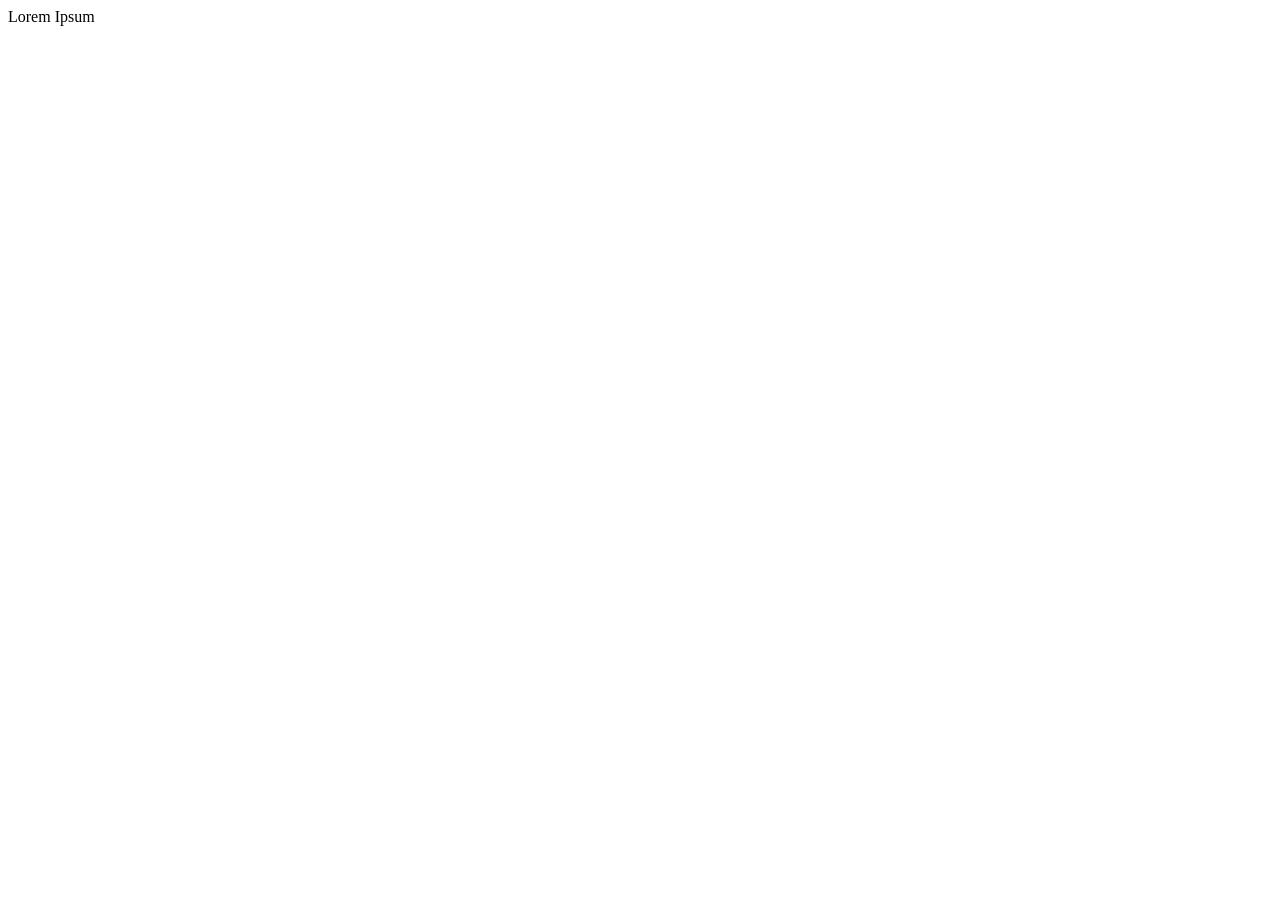
==== index.html @ 31f73680 "Create index.html" ====
<!DOCTYPE html>
<html lang="en">
  <head>
    <meta charset="UTF-8" />
    <meta name="viewport" content="width=device-width, initial-scale=1.0" />
    <title>Portfolio</title>
  </head>
  <body>
    <header>Lorem Ipsum</header>
  </body>
</html>
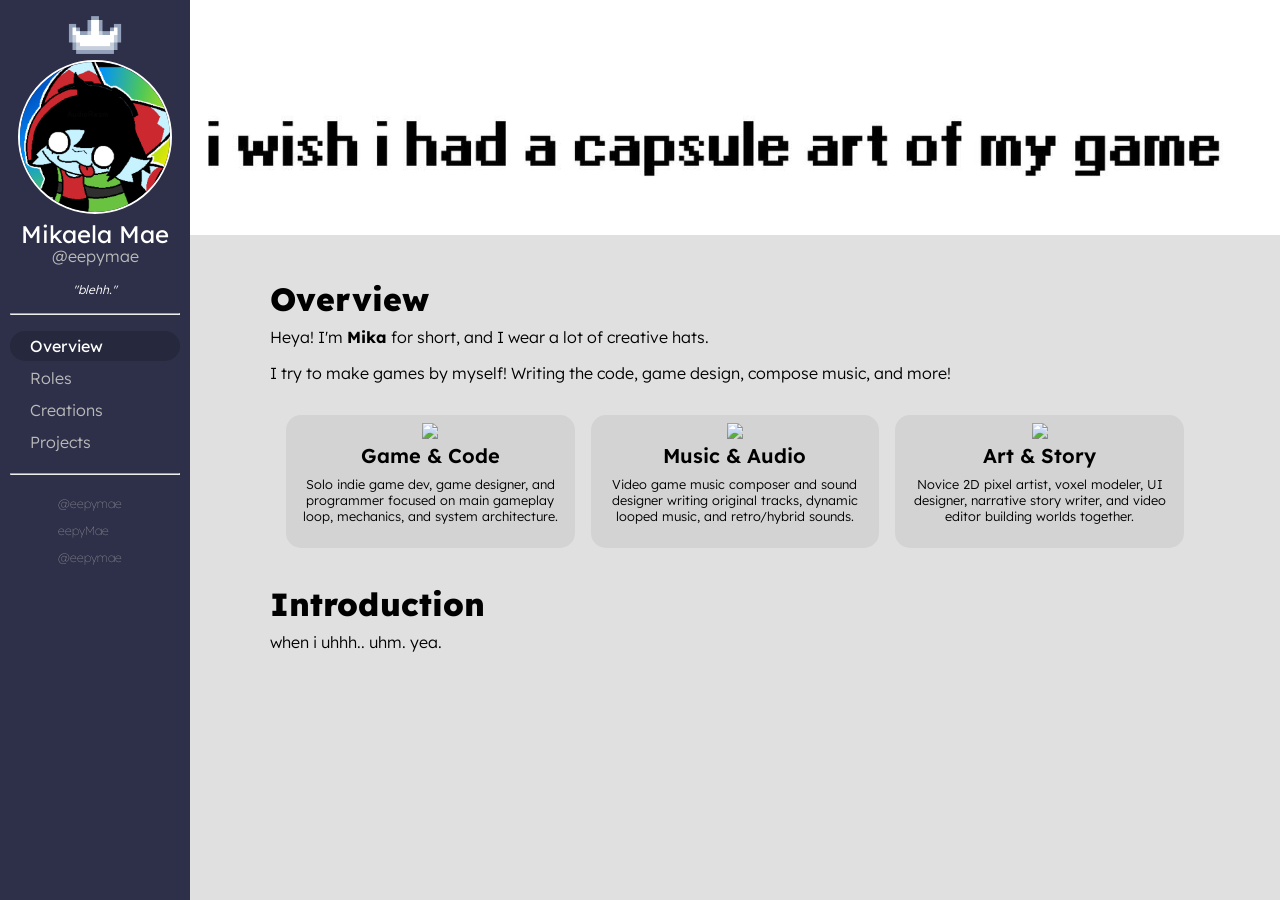
==== commit fa575d1f: "Update 1" ====
--- a/index.html
+++ b/index.html
@@ -1,11 +1,100 @@
 <!DOCTYPE html>
+
 <html lang="en">
   <head>
-    <meta charset="UTF-8" />
+    <meta charset="UTF-8"/>
     <meta name="viewport" content="width=device-width, initial-scale=1.0" />
-    <title>Portfolio</title>
+    <title>eepymae - Home</title>
+
+    <link rel="stylesheet" href="styles.css">
+    <link href="https://fonts.googleapis.com/css2?display=swap&family=Lexend:ital,wght@0,200;0,300;0,400;0,700;0,900;1,200;1,300;1,400;1,700;1,900" rel="stylesheet" type="text/css">
   </head>
+
   <body>
-    <header>Lorem Ipsum</header>
+    <div class="wrapper">
+      <div id="sidebar">
+        <span class="center">
+          <img id="crown" src="assets/crown.png">
+          <img id="profile" src="assets/profile.png">
+          <h2 id="name">Mikaela Mae</h1>
+          <p id="username">@eepymae</p>
+          <p id="quote"><i>"blehh."</i></p>
+          <hr>
+        </span>
+
+        <ul>
+          <li class="menu-button active">
+            <a href="index.html">Overview</a>
+          </li>
+          <li class="menu-button">
+            <a href="roles.html">Roles</a>
+          </li>
+          <li class="menu-button">
+            <a href="">Creations</a>
+          </li>
+          <li class="menu-button">
+            <a href="">Projects</a>
+          </li>
+        </ul>
+        <hr>
+
+        <ul>
+          <li class="social-link">
+            <a class="icon youtube" target="_blank" href="https://www.youtube.com/@eepymae">@eepymae</a>
+          </li>
+          <li class="social-link">
+            <a class="icon roblox" target="_blank" href="https://www.roblox.com/users/810070741/profile">eepyMae</a>
+          </li>
+          <li class="social-link">
+            <a class="icon discord" target="_blank" href="https://discord.com/users/1240004432423550997">@eepymae</a>
+          </li>
+        </ul>
+      </div>
+
+      <div id="main">
+        <div>
+          <img id="banner" src="assets/banner.jpg">
+        </div>
+
+        <div id="content">
+          <h1>Overview</h1>
+          <p>
+            Heya! I'm <b>Mika</b> for short, and I wear a lot of creative hats.
+          </p>
+          <p>
+            I try to make games by myself! Writing the code, game design, compose music, and more!
+          </p>
+
+          <div class="grid-container">
+            <div class="grid-item">
+              <img src="https://www.svgrepo.com/show/413669/game.svg">
+              <h3>Game & Code</h3>
+              <p>
+                Solo indie game dev, game designer, and programmer focused on main gameplay loop, mechanics, and system architecture.
+              </p>
+            </div>
+            <div class="grid-item">
+              <img src="https://www.svgrepo.com/show/502422/music.svg">
+              <h3>Music & Audio</h3>
+              <p>
+                Video game music composer and sound designer writing original tracks, dynamic looped music, and retro/hybrid sounds.
+              </p>
+            </div>
+            <div class="grid-item">
+              <img src="https://www.svgrepo.com/show/375945/art.svg">
+              <h3>Art & Story</h3>
+              <p>
+                Novice 2D pixel artist, voxel modeler, UI designer, narrative story writer, and video editor building worlds together.
+              </p>
+            </div>
+          </div>
+          <br>
+          <h1>Introduction</h1>
+          <p>
+            when i uhhh.. uhm. yea.
+          </p>
+        </div>
+      </div>
+    </div>
   </body>
 </html>
--- a/styles.css
+++ b/styles.css
@@ -0,0 +1,214 @@
+* {
+    margin: 0;
+    padding: 0;
+}
+
+:root{
+    --sidebar-color: #2e3049;
+    --sidebar-button-active: #26283d;
+    --body-background-color: #e0e0e0;
+    --body-background-subcolor: #d3d3d3;
+    --subtext-color: #bbbbbb;
+}
+
+#sidebar {
+    float: left;
+    position: fixed;
+    top: 0;
+    left: 0;
+    height: 100%;
+    background-color: var(--sidebar-color);
+    color: white;
+    width: 170px;
+    padding: 10px;
+}
+
+#main {
+    margin-left: 190px;
+}
+
+#content {
+    margin: 40px 80px;
+}
+
+#banner {
+    max-height: 300px;
+    width: 100%;
+    object-fit: cover;
+}
+
+#crown {
+    display: block;
+    margin: auto;
+    width: 60px;
+    height: 50px;
+    object-fit: cover;
+}
+
+#profile {
+    display: block;
+    margin: auto auto 8px;
+    width: 150px;
+    height: 150px;
+    object-fit: cover;
+    border: 2px solid white;
+    border-radius: 100%;
+}
+
+.wrapper {
+    width: 100%;
+}
+
+.center {
+    text-align: center !important;
+}
+
+.menu-button {
+    padding: 5px 20px;
+    margin-bottom: 2px;
+    color: var(--subtext-color);
+    border-radius: 20px;
+}
+
+.menu-button:hover {
+    color: white;
+}
+
+.active {
+    background-color: var(--sidebar-button-active);
+    font-weight: 400;
+    color: white;
+}
+
+.social-link {
+    padding: 2px 20px;
+    color: var(--subtext-color);
+    font-size: 0.75rem;
+    font-weight: 100;
+}
+.social-link:hover {
+    color: white;
+}
+
+.icon {
+    display: inline-flex;
+    align-items: center;
+    gap: 8px;
+}
+.youtube::before {
+    content: "";
+    display: inline-block;
+    width: 20px;
+    height: 20px;
+    background-size: contain;
+    background-repeat: no-repeat;
+    background-position: center;
+    background-image: url("https://thumb.wikimedia.org/wikipedia/commons/thumb/0/09/YouTube_full-color_icon_%282017%29.svg/960px-YouTube_full-color_icon_%282017%29.svg.png?utm_source=commons.wikimedia.org&utm_campaign=index&utm_content=thumbnail&_=20240107144800");
+}
+.roblox::before {
+    content: "";
+    display: inline-block;
+    width: 20px;
+    height: 20px;
+    background-size: contain;
+    background-repeat: no-repeat;
+    background-position: center;
+    background-image: url("https://thumb.wikimedia.org/wikipedia/commons/thumb/6/6c/Roblox_Logo.svg/960px-Roblox_Logo.svg.png?utm_source=commons.wikimedia.org&utm_campaign=index&utm_content=thumbnail&_=20220929193725");
+}
+.discord::before{
+    content: "";
+    display: inline-block;
+    width: 20px;
+    height: 20px;
+    background-size: contain;
+    background-repeat: no-repeat;
+    background-position: center;
+    background-image: url("https://www.svgrepo.com/show/353655/discord-icon.svg");
+}
+
+.grid-container {
+    display: grid;
+    grid-template-columns: repeat(3, 1fr);
+    gap: 16px;
+    padding: 16px;
+}
+
+.grid-item {
+    text-align: center;
+    padding: 0.5rem;
+    background-color: var(--body-background-subcolor);
+    border-radius: 15px;
+}
+.grid-item img {
+    height: 75px;
+    object-fit: contain;
+}
+.grid-item h3 {
+    margin-bottom: 0.5rem;
+}
+.grid-item p {
+    font-size: 0.8rem;
+}
+
+body {
+    margin: 0;
+    background-color: var(--body-background-color);
+}
+
+html, body, div, span, h1, h2, h3, h4, h5, h6, p, pre {
+    font-family: "Lexend", Arial, Helvetica, sans-serif;
+    font-weight: 300;
+}
+
+h1 {
+    font-size: 2rem;
+    font-weight: 800;
+    text-wrap: initial;
+    margin-bottom: 0.5rem;
+}
+
+h2 {
+    font-size: 1.5rem;
+    font-weight: 600;
+    text-wrap: initial;
+    margin-bottom: 1.5rem;
+}
+
+h3 {
+    font-size: 1.25rem;
+    font-weight: 600;
+    text-wrap: initial;
+    margin-bottom: 1.5rem;
+}
+
+h3, h4, h5, h6, p, pre {
+    text-wrap: initial;
+    margin-bottom: 1rem;
+}
+
+ul {
+    margin: 1rem 0;
+    list-style: none;
+    padding: 0;
+}
+
+a {
+    text-decoration: none;
+    color: inherit;
+    display: block;
+}
+
+#name {
+    font-weight: 400;
+    line-height: 1.5rem;
+    margin-bottom: 0;
+}
+
+#username {
+    color: var(--subtext-color);
+    margin-bottom: 1rem;
+}
+
+#quote {
+    font-size: 0.75rem;
+}
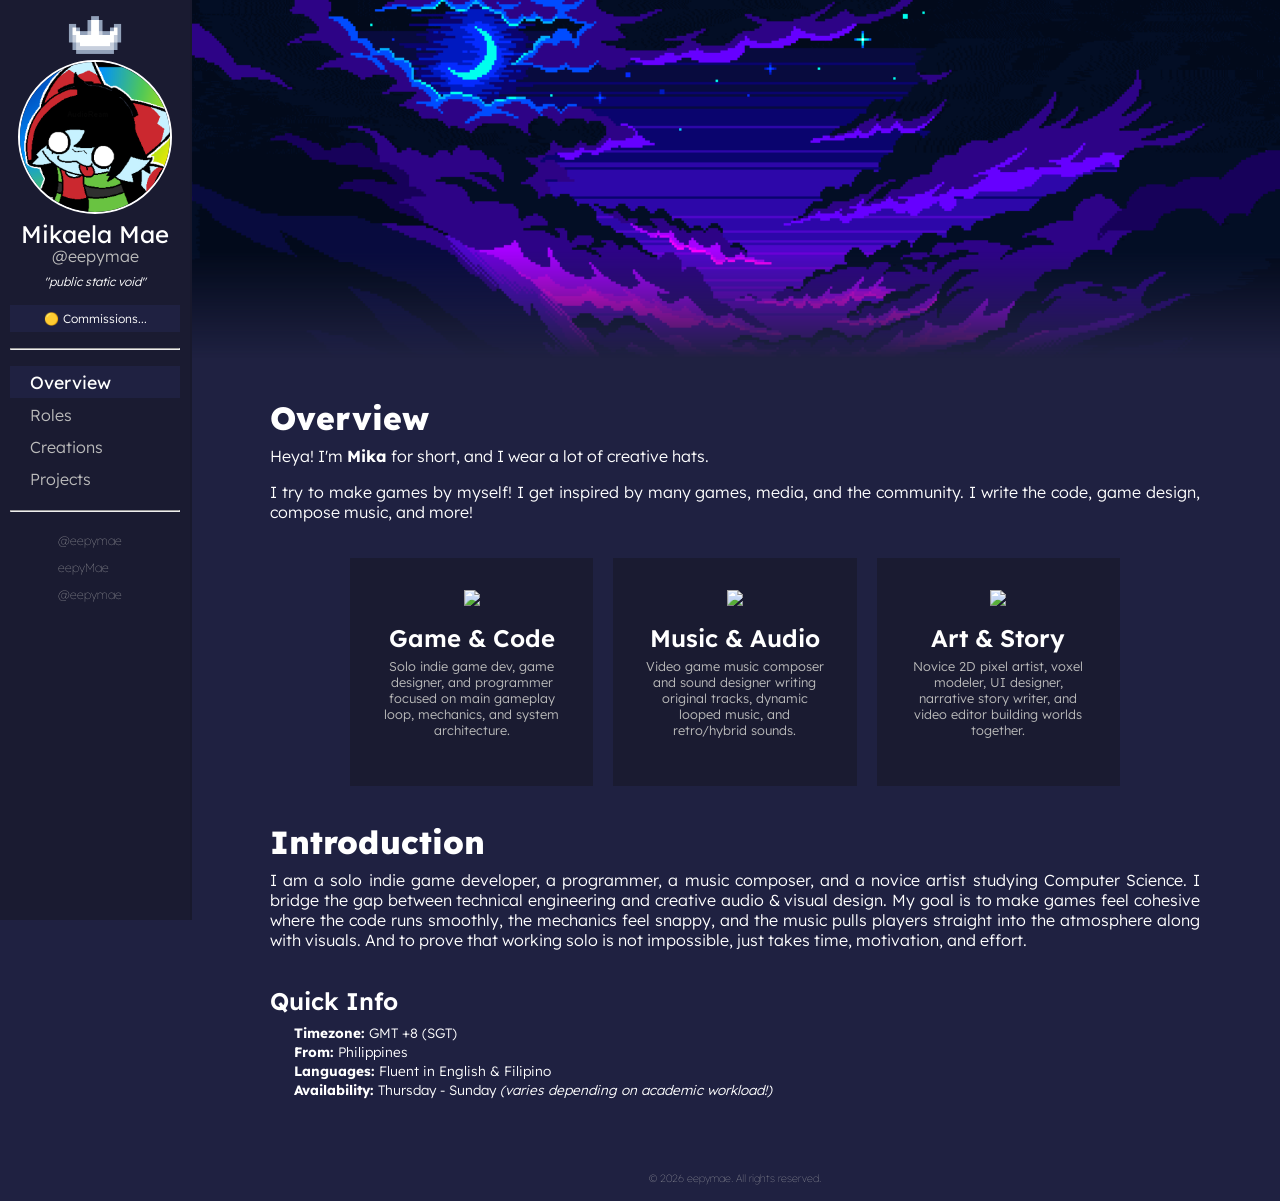
==== commit 7df1c495: "Update 2" ====
--- a/index.html
+++ b/index.html
@@ -3,11 +3,11 @@
 <html lang="en">
   <head>
     <meta charset="UTF-8"/>
-    <meta name="viewport" content="width=device-width, initial-scale=1.0" />
+    <meta name="viewport" content="width=device-width, initial-scale=1.0"/>
     <title>eepymae - Home</title>
-
     <link rel="stylesheet" href="styles.css">
     <link href="https://fonts.googleapis.com/css2?display=swap&family=Lexend:ital,wght@0,200;0,300;0,400;0,700;0,900;1,200;1,300;1,400;1,700;1,900" rel="stylesheet" type="text/css">
+    <script src="script.js" defer></script>
   </head>
 
   <body>
@@ -18,11 +18,12 @@
           <img id="profile" src="assets/profile.png">
           <h2 id="name">Mikaela Mae</h1>
           <p id="username">@eepymae</p>
-          <p id="quote"><i>"blehh."</i></p>
+          <p id="quote">"hmm..."</p>
+          <p id="status" class="limited">Commissions...</p>
           <hr>
         </span>
-
-        <ul>
+        
+        <ul id="sidebar-list">
           <li class="menu-button active">
             <a href="index.html">Overview</a>
           </li>
@@ -30,15 +31,15 @@
             <a href="roles.html">Roles</a>
           </li>
           <li class="menu-button">
-            <a href="">Creations</a>
+            <a href="creations.html">Creations</a>
           </li>
           <li class="menu-button">
-            <a href="">Projects</a>
+            <a href="projects.html">Projects</a>
           </li>
         </ul>
         <hr>
 
-        <ul>
+        <ul id="sidebar-list">
           <li class="social-link">
             <a class="icon youtube" target="_blank" href="https://www.youtube.com/@eepymae">@eepymae</a>
           </li>
@@ -53,48 +54,56 @@
 
       <div id="main">
         <div>
-          <img id="banner" src="assets/banner.jpg">
+          <img id="banner" src="assets/banner.gif">
         </div>
-
         <div id="content">
           <h1>Overview</h1>
-          <p>
-            Heya! I'm <b>Mika</b> for short, and I wear a lot of creative hats.
-          </p>
-          <p>
-            I try to make games by myself! Writing the code, game design, compose music, and more!
-          </p>
+          <p>Heya! I'm <b>Mika</b> for short, and I wear a lot of creative hats.</p>
+          <p>I try to make games by myself! I get inspired by many games, media, and the community. I write the code, game design, compose music, and more!</p>
 
           <div class="grid-container">
             <div class="grid-item">
               <img src="https://www.svgrepo.com/show/413669/game.svg">
-              <h3>Game & Code</h3>
-              <p>
-                Solo indie game dev, game designer, and programmer focused on main gameplay loop, mechanics, and system architecture.
-              </p>
+              <h2>Game & Code</h2>
+              <p>Solo indie game dev, game designer, and programmer focused on main gameplay loop, mechanics, and system architecture.</p>
             </div>
             <div class="grid-item">
               <img src="https://www.svgrepo.com/show/502422/music.svg">
-              <h3>Music & Audio</h3>
-              <p>
-                Video game music composer and sound designer writing original tracks, dynamic looped music, and retro/hybrid sounds.
-              </p>
+              <h2>Music & Audio</h2>
+              <p>Video game music composer and sound designer writing original tracks, dynamic looped music, and retro/hybrid sounds.</p>
             </div>
             <div class="grid-item">
               <img src="https://www.svgrepo.com/show/375945/art.svg">
-              <h3>Art & Story</h3>
-              <p>
-                Novice 2D pixel artist, voxel modeler, UI designer, narrative story writer, and video editor building worlds together.
-              </p>
+              <h2>Art & Story</h2>
+              <p>Novice 2D pixel artist, voxel modeler, UI designer, narrative story writer, and video editor building worlds together.</p>
             </div>
           </div>
+
+          <h1>Introduction</h1>
+          <p>I am a solo indie game developer, a programmer, a music composer, and a novice artist studying Computer Science. I bridge the gap between technical engineering and creative audio & visual design. My goal is to make games feel cohesive where the code runs smoothly, the mechanics feel snappy, and the music pulls players straight into the atmosphere along with visuals. And to prove that working solo is not impossible, just takes time, motivation, and effort.</p>
           <br>
-          <h1>Introduction</h1>
-          <p>
-            when i uhhh.. uhm. yea.
-          </p>
+
+          <h2>Quick Info</h2>
+          <ul id="info">
+            <li>
+              <p><b>Timezone:</b> GMT +8 (SGT)</p>
+            </li>
+            <li>
+              <p><b>From:</b> Philippines</p>
+            </li>
+            <li>
+              <p><b>Languages:</b> Fluent in English & Filipino</p>
+            </li>
+            <li>
+              <p><b>Availability:</b> Thursday - Sunday <i>(varies depending on academic workload!)</i></p>
+            </li>
+          </ul>
         </div>
+
+        <footer>
+          <p>&copy; 2026 eepymae. All rights reserved.</p>
+        </footer>
       </div>
     </div>
   </body>
-</html>
+</html>
--- a/styles.css
+++ b/styles.css
@@ -3,15 +3,30 @@
     padding: 0;
 }
 
+@keyframes modal {
+  from { transform: scale(98%); opacity: 0; }
+  to { transform: scale(100%); opacity: 1; }
+}
+
+@keyframes shake {
+  0%   { transform: translate(0, 0) rotate(0deg);}
+  25%  { transform: translate(1px, 1px) rotate(-1deg); }
+  50%  { transform: translate(0, 0) rotate(0deg);}
+  75%  { transform: translate(-1px, 1px) rotate(1deg); }
+  100% { transform: translate(0, 0) rotate(0deg);}
+}
+
 :root{
-    --sidebar-color: #2e3049;
-    --sidebar-button-active: #26283d;
-    --body-background-color: #e0e0e0;
-    --body-background-subcolor: #d3d3d3;
+    --sidebar-color: #1a1b31;
+    --sidebar-button-active: #1f2141;
+    --body-background-color: #1f2141;
+    --body-background-subcolor: #1a1b31;
+    --text-color: white;
     --subtext-color: #bbbbbb;
 }
 
 #sidebar {
+    z-index: 1;
     float: left;
     position: fixed;
     top: 0;
@@ -21,6 +36,7 @@
     color: white;
     width: 170px;
     padding: 10px;
+    border-right: 2px solid rgba(0, 0, 0, 8%)
 }
 
 #main {
@@ -28,13 +44,17 @@
 }
 
 #content {
-    margin: 40px 80px;
+    padding: 40px 80px;   
 }
 
 #banner {
-    max-height: 300px;
+    height: clamp(250px, 28vw, 430px);
     width: 100%;
+    object-position: center 10%;
     object-fit: cover;
+    display: block;
+    -webkit-mask-image: linear-gradient(to bottom, black 70%, transparent 100%);
+    mask-image: linear-gradient(to bottom, black 70%, transparent 100%);
 }
 
 #crown {
@@ -67,16 +87,16 @@
     padding: 5px 20px;
     margin-bottom: 2px;
     color: var(--subtext-color);
-    border-radius: 20px;
-}
-
-.menu-button:hover {
+    transition: transform 100ms ease-out, color 100ms ease-out;
+}
+.menu-button:hover:not(.active) {
     color: white;
-}
-
-.active {
+    transform: translateX(2px);
+}
+.menu-button.active {
+    font-size: 1.1rem;
+    font-weight: 400;
     background-color: var(--sidebar-button-active);
-    font-weight: 400;
     color: white;
 }
 
@@ -85,9 +105,11 @@
     color: var(--subtext-color);
     font-size: 0.75rem;
     font-weight: 100;
+    transition: transform 100ms ease-out, color 100ms ease-out;
 }
 .social-link:hover {
     color: white;
+    transform: translateX(2px);
 }
 
 .icon {
@@ -129,35 +151,274 @@
 .grid-container {
     display: grid;
     grid-template-columns: repeat(3, 1fr);
-    gap: 16px;
-    padding: 16px;
+    gap: 20px;
+    margin-bottom: 1rem;
+    padding: 20px 80px;
 }
 
 .grid-item {
     text-align: center;
-    padding: 0.5rem;
+    padding: 2rem;
     background-color: var(--body-background-subcolor);
-    border-radius: 15px;
 }
 .grid-item img {
-    height: 75px;
+    height: 150px;
     object-fit: contain;
-}
-.grid-item h3 {
+    margin-bottom: 1rem;
+}
+.grid-item h2 {
+    line-height: 1.5rem;
     margin-bottom: 0.5rem;
 }
 .grid-item p {
     font-size: 0.8rem;
+    color: var(--subtext-color);
+}
+
+.card-container {
+    display: grid;
+    grid-template-columns: repeat(5, 1fr);
+    gap: 20px;
+    margin-bottom: 1rem;
+    padding: 20px 40px;
+}
+
+.card-item {   
+    display: flex;
+    flex-direction: column;
+    cursor: pointer;
+    text-align: center;
+    background-color: var(--body-background-subcolor);
+    transition: transform 100ms ease-out;
+}
+
+.card-item:hover {
+    transform: translateY(-4px);
+}
+
+.card-content {
+    padding: 0 1rem 1rem 1rem;
+    display: flex;
+    flex-direction: column;
+    flex-grow: 1;
+    justify-content: space-between;
+}
+
+.card-content h3 {
+    font-weight: 400;
+    font-size: 1.1rem;
+    line-height: 1.25rem;
+    margin-bottom: 2px;
+}
+
+.card-experience {
+    font-size: 0.8rem;
+    font-weight: 300;
+    color: var(--subtext-color);
+    margin-bottom: 1.5rem;
+}
+
+.card-content p:not(.card-experience):not(.card-click-text) {
+    font-size: 0.9rem;
+    margin-top: auto;
+    margin-bottom: 6rem;
+}
+
+.card-click-text {
+    font-size: 0.65rem;
+    font-weight: 100;
+    color: var(--subtext-color);
+    text-align: right;
+    margin-top: auto;
+    margin-bottom: 0;
+}
+
+.card-accent {
+    aspect-ratio: 16 / 9;
+    box-shadow: inset 0 -6px 8px rgba(0, 0, 0, 50%);
+    margin-bottom: 12px;
+}
+
+#modal-overlay {
+    display: none;
+    position: fixed;
+    inset: 0;
+    width: 100%;
+    height: 100%;
+    z-index: 1;
+    background-color: rgba(0, 0, 0, 30%);
+    backdrop-filter: blur(2px);
+    justify-content: center;
+    align-items: center;
+}
+
+#modal-overlay.active {
+    display: flex;
+}
+
+#modal-content {
+    position: relative;
+    overflow-y: auto;
+    max-height: 85vh;
+    max-width: 900px;
+    width: 100%;
+    background-color: var(--body-background-color);
+    box-shadow: 6px 6px 10px rgba(0, 0, 0, 30%);
+    animation: modal 0.1s ease-out;
+}
+
+.modal-header {
+    position: fixed;
+    z-index: 1;
+    width: 885px;
+    background-color: var(--body-background-subcolor);
+    box-shadow: 0 5px 5px rgba(0, 0, 0, 50%);
+    padding-block: 0.5rem;
+}
+
+.modal-title {
+    text-align: center;
+    margin-bottom: 0;
+}
+
+.modal-close {
+    position: absolute;
+    top: 0;
+    right: 1rem;
+    color: var(--subtext-color);
+    background: none;
+    border: none;
+    font-size: 2.75rem;
+    cursor: pointer;
+    margin-bottom: 0;
+}
+.modal-close:hover {
+    color: var(--text-color);
+}
+
+.modal-banner {
+    margin-top: 56px;
+    max-height: 240px;
+    width: 100%;
+    object-position: center;
+    object-fit: cover;
+    display: block;
+    -webkit-mask-image: linear-gradient(to bottom, black 70%, transparent 100%);
+    mask-image: linear-gradient(to bottom, black 70%, transparent 100%);
+}
+
+.modal-body {
+    padding: 2rem 4rem;
+}
+.modal-body ul {
+    list-style: disc;
+    font-size: 0.85rem;
+}
+.modal-body ul li {
+    margin-bottom: 6px;
+}
+
+.modal-icons {
+    display: grid;
+    grid-template-columns: repeat(7, 1fr);
+    padding-top: 10px;
+    padding-inline: 40px;
+}
+
+.modal-icons-item {
+    text-align: center;
+    width: 80px;
+    margin-inline: auto;
+}
+.modal-icons-item img, .modal-icons-item svg {
+    width: 60px;
+    height: 60px;
+    display: block;
+    object-fit: contain;
+    margin-inline: auto;
+    margin-bottom: 0.5rem;
+}
+.modal-icons-item h3 {
+    line-height: 0.8rem;
+    font-size: 0.8rem;
+    font-weight: 400;
+    margin-bottom: 6px;
+}
+.modal-icons-item p {
+    color: var(--subtext-color);
+    font-size: 0.7rem;
+    line-height: 0.7rem;
+}
+
+.genre-grid {
+    display: grid;
+    grid-template-columns: repeat(3, 1fr);
+    place-content: center;
+    gap: 20px;
+    padding: 10px 40px;
+}
+
+.genre-item {
+    background-color: var(--sidebar-color);
+    padding: 5px 10px 10px 10px;
+}
+.genre-item p {
+    text-align: center;
+    font-weight: 400;
+    margin-bottom: 8px;
+}
+.genre-item ul {
+    font-size: 0.8rem;
+}
+.genre-item li {
+    margin-bottom: 2px !important;
+}
+
+.modal-columns {
+    display: grid;
+    grid-template-columns: repeat(2, 1fr);
+    gap: 20px;
+    margin-bottom: 1rem;
+    padding: 20px 80px;
+}
+
+.modal-columns-item {
+    background-color: var(--body-background-subcolor);
+    padding: 0.5rem 1rem 2rem;
+}
+.modal-columns-item h3 {
+    font-weight: 400;
+    text-align: center;
+}
+.modal-columns-item ul {
+    list-style: disc;
+    font-size: 0.85rem;
+    color: var(--subtext-color);
+}
+.modal-columns-item ul li {
+    margin-bottom: 6px;
 }
 
 body {
     margin: 0;
     background-color: var(--body-background-color);
-}
-
-html, body, div, span, h1, h2, h3, h4, h5, h6, p, pre {
+    text-align: justify;
+}
+
+footer {
+    margin-top: 2rem;
+    text-align: center;
+}
+footer p {
+    font-size: 0.65rem;
+    font-weight: 100;
+    color: var(--subtext-color);
+}
+
+html, body, div, span, h1, h2, h3, h4, h5, h6, p, pre, button {
     font-family: "Lexend", Arial, Helvetica, sans-serif;
     font-weight: 300;
+    color: var(--text-color)
 }
 
 h1 {
@@ -171,24 +432,33 @@
     font-size: 1.5rem;
     font-weight: 600;
     text-wrap: initial;
-    margin-bottom: 1.5rem;
+    margin-bottom: 0.5rem;
 }
 
 h3 {
     font-size: 1.25rem;
     font-weight: 600;
     text-wrap: initial;
-    margin-bottom: 1.5rem;
-}
-
-h3, h4, h5, h6, p, pre {
+    margin-bottom: 0.5rem;
+}
+
+h3, h4, h5, h6, p, pre, button {
     text-wrap: initial;
     margin-bottom: 1rem;
 }
 
 ul {
+    list-style: none;
+    margin: 0;
+    padding: 0 1.5rem;
+}
+ul p {
+    font-size: 0.85rem;
+    margin-bottom: 2px;
+}
+
+#sidebar-list {
     margin: 1rem 0;
-    list-style: none;
     padding: 0;
 }
 
@@ -201,14 +471,36 @@
 #name {
     font-weight: 400;
     line-height: 1.5rem;
+    color: white;
     margin-bottom: 0;
 }
 
 #username {
     color: var(--subtext-color);
-    margin-bottom: 1rem;
+    margin-bottom: 0.5rem;
 }
 
 #quote {
+    font-style: italic;
     font-size: 0.75rem;
+    color: white;
+    animation: shake 0.5s infinite ease-out;
+}
+
+#status {
+    font-size: 0.75rem;
+    background-color: var(--sidebar-button-active);
+    padding: 6px;
+}
+.open::before {
+    content: "\1F7E2";
+    margin-right: 4px;
+}
+.limited::before {
+    content: "\1F7E1";
+    margin-right: 4px;
+}
+.closed::before {
+    content: "\1F534";
+    margin-right: 4px;
 }
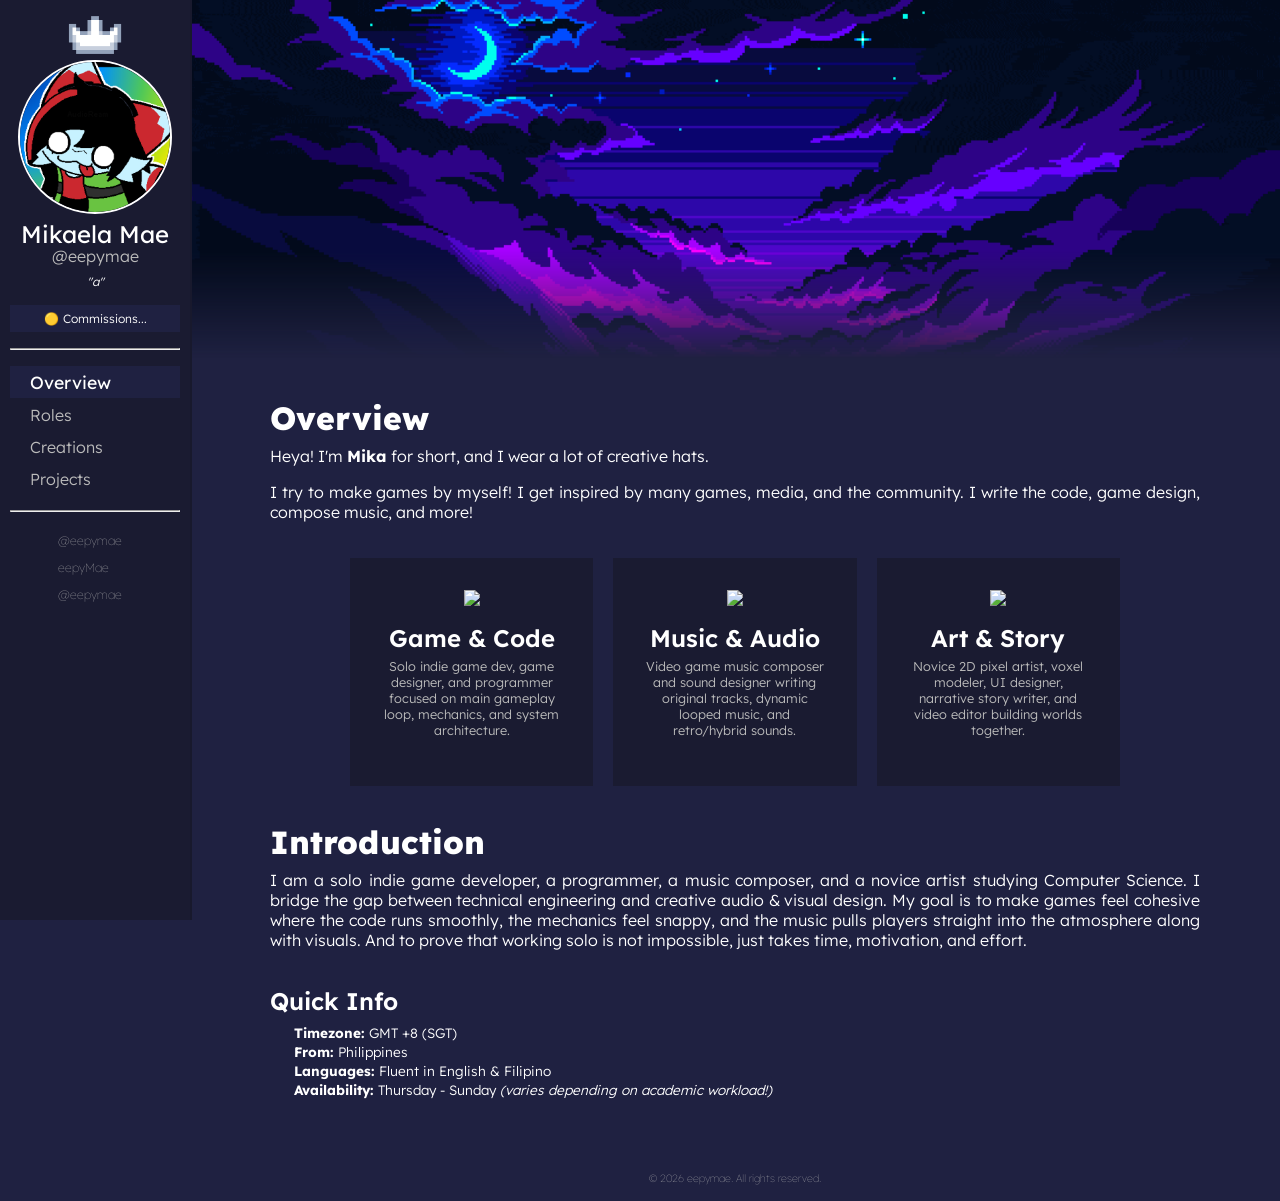
==== commit fb1cae12: "Complete portfolio" ====
--- a/index.html
+++ b/index.html
@@ -7,16 +7,16 @@
     <title>eepymae - Home</title>
     <link rel="stylesheet" href="styles.css">
     <link href="https://fonts.googleapis.com/css2?display=swap&family=Lexend:ital,wght@0,200;0,300;0,400;0,700;0,900;1,200;1,300;1,400;1,700;1,900" rel="stylesheet" type="text/css">
-    <script src="script.js" defer></script>
+    <script src="scripts/profile.js" defer></script>
   </head>
 
   <body>
     <div class="wrapper">
       <div id="sidebar">
         <span class="center">
-          <img id="crown" src="assets/crown.png">
-          <img id="profile" src="assets/profile.png">
-          <h2 id="name">Mikaela Mae</h1>
+          <img id="crown" src="assets/img/crown.png">
+          <img id="profile" src="assets/img/profile.png">
+          <h2 id="name">Mikaela Mae</h2>
           <p id="username">@eepymae</p>
           <p id="quote">"hmm..."</p>
           <p id="status" class="limited">Commissions...</p>
@@ -54,25 +54,26 @@
 
       <div id="main">
         <div>
-          <img id="banner" src="assets/banner.gif">
+          <img id="banner" src="assets/img/banner.gif">
         </div>
+        
         <div id="content">
           <h1>Overview</h1>
           <p>Heya! I'm <b>Mika</b> for short, and I wear a lot of creative hats.</p>
           <p>I try to make games by myself! I get inspired by many games, media, and the community. I write the code, game design, compose music, and more!</p>
 
-          <div class="grid-container">
-            <div class="grid-item">
+          <div class="overview-grid">
+            <div class="overview-item">
               <img src="https://www.svgrepo.com/show/413669/game.svg">
               <h2>Game & Code</h2>
               <p>Solo indie game dev, game designer, and programmer focused on main gameplay loop, mechanics, and system architecture.</p>
             </div>
-            <div class="grid-item">
+            <div class="overview-item">
               <img src="https://www.svgrepo.com/show/502422/music.svg">
               <h2>Music & Audio</h2>
               <p>Video game music composer and sound designer writing original tracks, dynamic looped music, and retro/hybrid sounds.</p>
             </div>
-            <div class="grid-item">
+            <div class="overview-item">
               <img src="https://www.svgrepo.com/show/375945/art.svg">
               <h2>Art & Story</h2>
               <p>Novice 2D pixel artist, voxel modeler, UI designer, narrative story writer, and video editor building worlds together.</p>
--- a/styles.css
+++ b/styles.css
@@ -14,6 +14,14 @@
   50%  { transform: translate(0, 0) rotate(0deg);}
   75%  { transform: translate(-1px, 1px) rotate(1deg); }
   100% { transform: translate(0, 0) rotate(0deg);}
+}
+
+@font-face {
+    font-family: "Campania";
+    src: url("assets/fonts/campania.OTF") format("opentype");
+    font-weight: normal;
+    font-style: normal;
+    font-display: swap;
 }
 
 :root{
@@ -23,6 +31,8 @@
     --body-background-subcolor: #1a1b31;
     --text-color: white;
     --subtext-color: #bbbbbb;
+    --progress-background-color: rgba(255, 255, 255, 0.25);
+    --progress-fill-color: #38bdf8;
 }
 
 #sidebar {
@@ -33,7 +43,6 @@
     left: 0;
     height: 100%;
     background-color: var(--sidebar-color);
-    color: white;
     width: 170px;
     padding: 10px;
     border-right: 2px solid rgba(0, 0, 0, 8%)
@@ -148,7 +157,7 @@
     background-image: url("https://www.svgrepo.com/show/353655/discord-icon.svg");
 }
 
-.grid-container {
+.overview-grid {
     display: grid;
     grid-template-columns: repeat(3, 1fr);
     gap: 20px;
@@ -156,31 +165,31 @@
     padding: 20px 80px;
 }
 
-.grid-item {
+.overview-item {
     text-align: center;
     padding: 2rem;
     background-color: var(--body-background-subcolor);
 }
-.grid-item img {
+.overview-item img {
     height: 150px;
     object-fit: contain;
     margin-bottom: 1rem;
 }
-.grid-item h2 {
+.overview-item h2 {
     line-height: 1.5rem;
     margin-bottom: 0.5rem;
 }
-.grid-item p {
+.overview-item p {
     font-size: 0.8rem;
     color: var(--subtext-color);
 }
 
-.card-container {
+.card-grid {
     display: grid;
-    grid-template-columns: repeat(5, 1fr);
+    grid-template-columns: repeat(6, 1fr);
     gap: 20px;
     margin-bottom: 1rem;
-    padding: 20px 40px;
+    padding: 20px 80px;
 }
 
 .card-item {   
@@ -212,16 +221,22 @@
 }
 
 .card-experience {
-    font-size: 0.8rem;
+    font-size: 0.9rem;
     font-weight: 300;
     color: var(--subtext-color);
-    margin-bottom: 1.5rem;
+    margin-bottom: 2px;
+}
+
+.card-status {
+    font-size: 0.75rem;
+    font-weight: 100;
+    margin-bottom: 3rem;
 }
 
 .card-content p:not(.card-experience):not(.card-click-text) {
     font-size: 0.9rem;
     margin-top: auto;
-    margin-bottom: 6rem;
+    margin-bottom: 3rem;
 }
 
 .card-click-text {
@@ -260,7 +275,7 @@
     position: relative;
     overflow-y: auto;
     max-height: 85vh;
-    max-width: 900px;
+    max-width: 1000px;
     width: 100%;
     background-color: var(--body-background-color);
     box-shadow: 6px 6px 10px rgba(0, 0, 0, 30%);
@@ -268,9 +283,9 @@
 }
 
 .modal-header {
-    position: fixed;
+    position: sticky;
     z-index: 1;
-    width: 885px;
+    top: 0;
     background-color: var(--body-background-subcolor);
     box-shadow: 0 5px 5px rgba(0, 0, 0, 50%);
     padding-block: 0.5rem;
@@ -297,7 +312,6 @@
 }
 
 .modal-banner {
-    margin-top: 56px;
     max-height: 240px;
     width: 100%;
     object-position: center;
@@ -360,12 +374,12 @@
 
 .genre-item {
     background-color: var(--sidebar-color);
-    padding: 5px 10px 10px 10px;
+    padding: 10px;
 }
 .genre-item p {
     text-align: center;
     font-weight: 400;
-    margin-bottom: 8px;
+    margin-bottom: 10px;
 }
 .genre-item ul {
     font-size: 0.8rem;
@@ -399,6 +413,215 @@
     margin-bottom: 6px;
 }
 
+.creations-grid {
+    display: grid;
+    grid-template-columns: repeat(3, 1fr);
+    place-content: center;
+    gap: 20px;
+    padding-block: 10px;
+}
+
+.creations-item {
+    display: flex;
+    flex-direction: column;
+    flex-grow: 1;
+    justify-content: space-between;
+    gap: 10px;
+    background-color: var(--body-background-subcolor);
+    padding: 10px;
+}
+
+.creations-top {
+    display: flex;
+    align-items: stretch;
+}
+
+.creations-meta {
+    display: flex;
+    gap: 1rem;
+}
+.creations-tag {
+    color: var(--subtext-color);
+    font-size: 0.7rem;
+}
+
+.creations-thumb {
+    overflow: hidden;
+    height: 175px;
+    aspect-ratio: 1;
+}
+.creations-thumb img, .creations-noimg {
+    display: block;
+    height: 100%;
+    object-fit: cover;
+    background-color: var(--body-background-color);
+    text-align: center;
+    place-content: center;
+}
+
+.creations-body {
+    display: flex;
+    flex: 1;
+    min-width: 0;
+    flex-direction: column;
+    justify-content: space-between;
+    text-align: left;
+    padding-inline: 10px;
+}
+
+.creations-title {
+    font-size: 1.25rem;
+    font-weight: 400;
+    margin-bottom: 0;
+}
+.creations-title a {
+    color: var(--progress-fill-color);
+    text-decoration: underline;
+}
+
+.creations-desc {
+    font-weight: 200;
+    font-size: 0.8rem;
+    margin-bottom: 1rem;
+}
+
+.creations-info {
+    font-size: 0.8rem;
+    margin-bottom: 1rem;
+}
+.creations-info p {
+    line-height: 0.8rem;
+    font-weight: 100;
+    color: var(--subtext-color);
+    margin-bottom: 4px;
+}
+.creations-info p .key-signature {
+    color: var(--subtext-color);
+}
+
+.key-signature {
+    font-family: "Campania", "Lexend";
+}
+
+.mini-player {
+  display: flex;
+  align-items: center;
+  gap: 1rem;
+}
+
+.play-button {
+  width: 28px;
+  height: 28px;
+  border-radius: 100%;
+  border: none;
+  background: white;
+  color: var(--body-background-subcolor);
+  font-size: 0.8rem;
+  cursor: pointer;
+  flex-shrink: 0;
+  margin-bottom: 0;
+}
+
+.progress-track {
+    flex: 1;
+    height: 6px;
+    background: var(--progress-background-color);
+    overflow: hidden;
+    cursor: pointer;
+}
+
+.progress-fill {
+    width: 0%;
+    height: 100%;
+    background: var(--progress-fill-color);
+    transition: width 100ms;
+}
+
+.time-display {
+    font-size: 0.75rem;
+    font-variant-numeric: tabular-nums;
+    flex-shrink: 0;
+}
+
+.projects-grid {
+    display: grid;
+    grid-template-columns: repeat(2, 1fr);
+    place-content: center;
+    gap: 20px;
+    padding-block: 10px;
+}
+
+.project-card {
+    display: flex;
+    flex-direction: column;
+    background-color: var(--body-background-subcolor);
+    margin-bottom: 0;
+}
+
+.project-banner {
+    display: block;
+    aspect-ratio: 16 / 9;
+    width: 100%;
+    object-position: center;
+    object-fit: cover;
+    box-shadow: inset 0 -6px 8px rgba(0, 0, 0, 50%);
+}
+
+.project-content {
+    display: flex;
+    flex-direction: column;
+    flex-grow: 1;
+    justify-content: space-between;
+    padding: 1.5rem;
+}
+
+.project-meta {
+    display: flex;
+    gap: 1rem;
+    margin-bottom: 1rem;
+}
+.project-tag {
+    color: var(--subtext-color);
+    font-size: 0.7rem;
+}
+
+.project-title {
+    font-size: 3rem;
+    font-weight: 600;
+    margin-bottom: 4px;
+}
+
+.project-desc {
+    font-size: 0.9rem;
+    margin-bottom: 2rem;
+}
+
+.project-info {
+    font-size: 0.8rem;
+    line-height: 0.8rem;
+    font-weight: 100;
+    color: var(--subtext-color);
+    margin-bottom: 4px;
+}
+
+.project-game-engine {
+    display: flex;
+    align-items: center;
+    gap: 8px;
+    margin-top: 2rem;
+}
+.project-game-engine img {
+    height: 30px;
+}
+.project-game-engine p {
+    font-size: 0.8rem;
+    margin-bottom: 0;
+}
+.project-link {
+    text-decoration: underline;
+    color: var(--progress-fill-color);
+}
+
 body {
     margin: 0;
     background-color: var(--body-background-color);
@@ -442,7 +665,7 @@
     margin-bottom: 0.5rem;
 }
 
-h3, h4, h5, h6, p, pre, button {
+h4, h5, h6, p, pre, button {
     text-wrap: initial;
     margin-bottom: 1rem;
 }
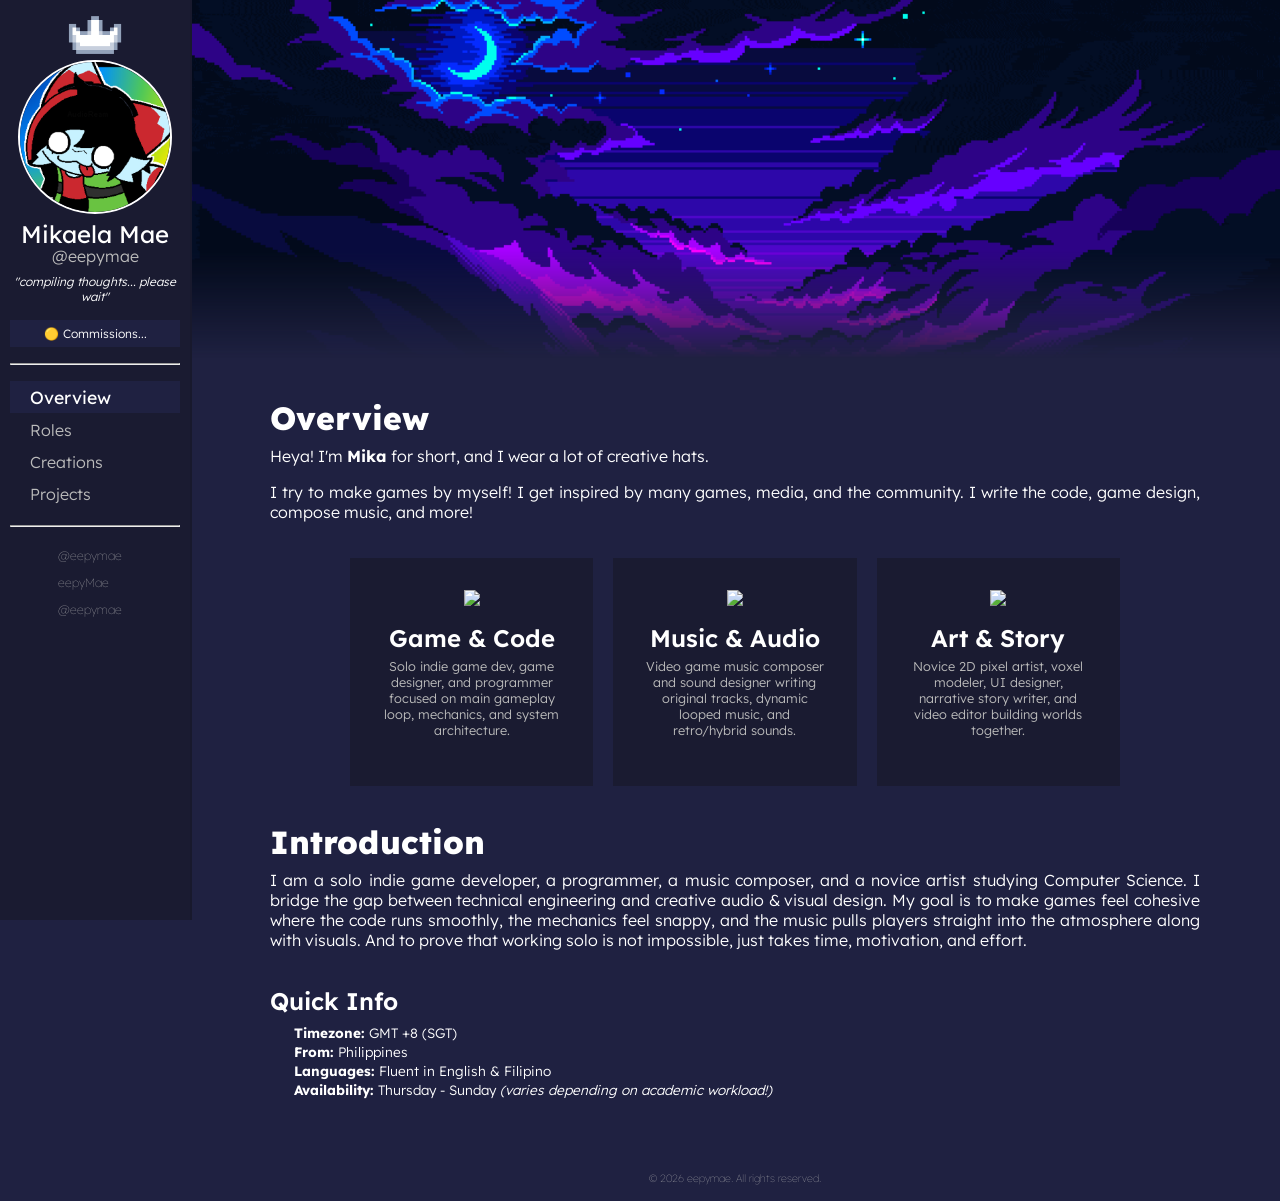
==== commit 22f785c4: "Embed update" ====
--- a/index.html
+++ b/index.html
@@ -2,9 +2,18 @@
 
 <html lang="en">
   <head>
+    <title>eepymae - Home</title>
     <meta charset="UTF-8"/>
     <meta name="viewport" content="width=device-width, initial-scale=1.0"/>
-    <title>eepymae - Home</title>
+    <meta name="description" content="Solo indie game developer, programmer, and music composer showcasing roles, music creations, and work-in-progress projects."/>
+    <meta name="theme-color" content="#1e1b3a"/>
+
+    <meta property="og:type" content="website"/>
+    <meta property="og:url" content="https://eepymae.github.io/"/>
+    <meta property="og:title" content="Mikaela Mae (@eepymae) — Portfolio" />
+    <meta property="og:description" content="Solo indie game developer, programmer, and music composer showcasing roles, music creations, and work-in-progress projects."/>
+    <meta property="og:image" content="https://eepymae.github.io/assets/img/profile.png"/>
+
     <link rel="stylesheet" href="styles.css">
     <link href="https://fonts.googleapis.com/css2?display=swap&family=Lexend:ital,wght@0,200;0,300;0,400;0,700;0,900;1,200;1,300;1,400;1,700;1,900" rel="stylesheet" type="text/css">
     <script src="scripts/profile.js" defer></script>
--- a/styles.css
+++ b/styles.css
@@ -470,7 +470,7 @@
 }
 
 .creations-title {
-    font-size: 1.25rem;
+    font-size: 1.3rem;
     font-weight: 400;
     margin-bottom: 0;
 }
@@ -543,11 +543,12 @@
     flex-shrink: 0;
 }
 
+
 .projects-grid {
     display: grid;
     grid-template-columns: repeat(2, 1fr);
     place-content: center;
-    gap: 20px;
+    gap: 40px;
     padding-block: 10px;
 }
 
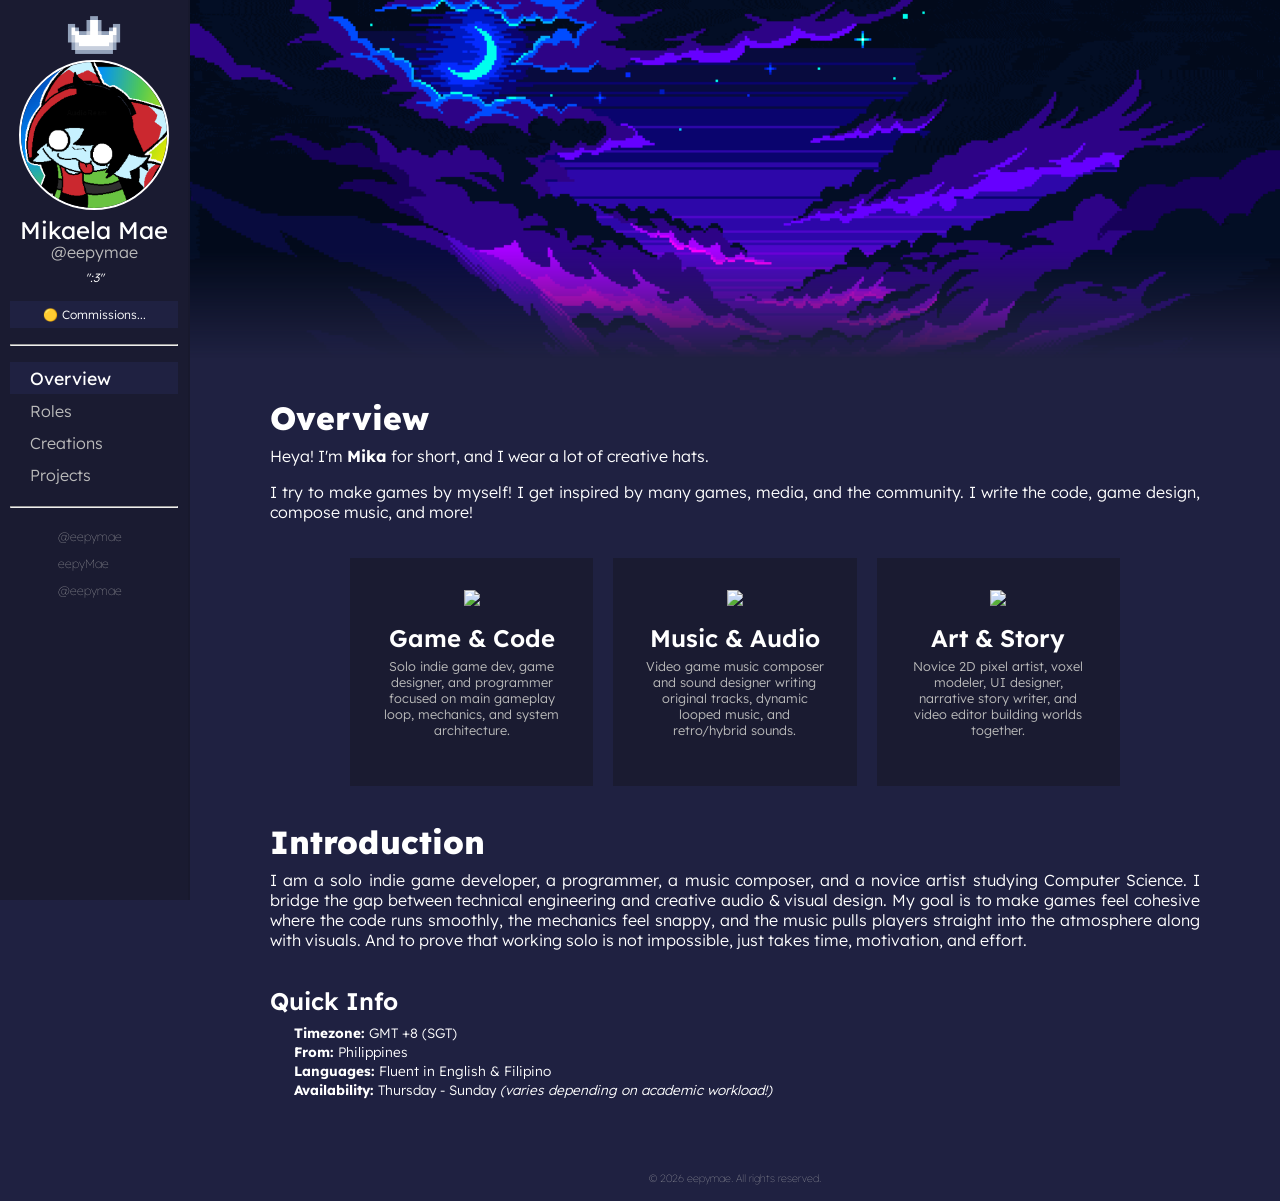
==== commit 59e01df8: "@media support" ====
--- a/index.html
+++ b/index.html
@@ -2,7 +2,7 @@
 
 <html lang="en">
   <head>
-    <title>eepymae - Home</title>
+    <title>Home - eepymae</title>
     <meta charset="UTF-8"/>
     <meta name="viewport" content="width=device-width, initial-scale=1.0"/>
     <meta name="description" content="Solo indie game developer, programmer, and music composer showcasing roles, music creations, and work-in-progress projects."/>
@@ -14,6 +14,7 @@
     <meta property="og:description" content="Solo indie game developer, programmer, and music composer showcasing roles, music creations, and work-in-progress projects."/>
     <meta property="og:image" content="https://eepymae.github.io/assets/img/profile.png"/>
 
+    <link rel="icon" type="image/png" sizes="32x32" href="assets/img/crown.png"/>
     <link rel="stylesheet" href="styles.css">
     <link href="https://fonts.googleapis.com/css2?display=swap&family=Lexend:ital,wght@0,200;0,300;0,400;0,700;0,900;1,200;1,300;1,400;1,700;1,900" rel="stylesheet" type="text/css">
     <script src="scripts/profile.js" defer></script>
--- a/styles.css
+++ b/styles.css
@@ -1,4 +1,5 @@
-* {
+*, *::before, *::after {
+    box-sizing: border-box;
     margin: 0;
     padding: 0;
 }
@@ -43,7 +44,7 @@
     left: 0;
     height: 100%;
     background-color: var(--sidebar-color);
-    width: 170px;
+    width: 190px;
     padding: 10px;
     border-right: 2px solid rgba(0, 0, 0, 8%)
 }
@@ -172,6 +173,7 @@
 }
 .overview-item img {
     height: 150px;
+    max-width: 100%;
     object-fit: contain;
     margin-bottom: 1rem;
 }
@@ -623,7 +625,14 @@
     color: var(--progress-fill-color);
 }
 
+html {
+    overflow-x: hidden;
+    max-width: 100%;
+}
+
 body {
+    overflow-x: hidden;
+    max-width: 100%;
     margin: 0;
     background-color: var(--body-background-color);
     text-align: justify;
@@ -727,4 +736,80 @@
 .closed::before {
     content: "\1F534";
     margin-right: 4px;
+}
+
+@media (max-width: 768px) {
+    #sidebar {
+        position: static;
+        float: none;
+        width: 100%;
+        height: auto;
+        border-right: none;
+        border-bottom: 2px solid rgba(0, 0, 0, 15%);
+        padding: 1rem;
+    }
+
+    #profile {
+        width: 150px;
+        height: 150px;
+    }
+
+    #sidebar-list {
+        display: flex;
+        flex-wrap: wrap;
+        justify-content: center;
+        gap: 0.25rem 0.5rem;
+        margin: 0.75rem 0;
+    }
+
+    .menu-button, .social-link {
+        padding: 0.35rem 0.75rem;
+    }
+
+    #main {
+        margin-left: 0;
+        width: 100%;
+    }
+
+    #banner {
+        height: clamp(160px, 38vw, 240px);
+    }
+
+    #content {
+        padding: 1.25rem 1rem;
+    }
+
+    .overview-grid {
+        grid-template-columns: 1fr;
+        gap: 1rem;
+        padding: 1rem 0;
+    }
+
+    .overview-item {
+        padding: 1.25rem 1rem;
+    }
+
+    .overview-item img {
+        height: 110px;
+    }
+
+    .card-grid, .creations-grid, .projects-grid, .genre-grid, .modal-columns {
+        grid-template-columns: 1fr;
+        gap: 1rem;
+        padding-inline: 0;
+    }
+
+    .modal-body {
+        padding: 1.25rem 1rem;
+    }
+
+    .modal-icons {
+        grid-template-columns: repeat(3, 1fr);
+        gap: 0.75rem;
+        padding-inline: 0;
+    }
+
+    .project-title {
+        font-size: 2rem;
+    }
 }
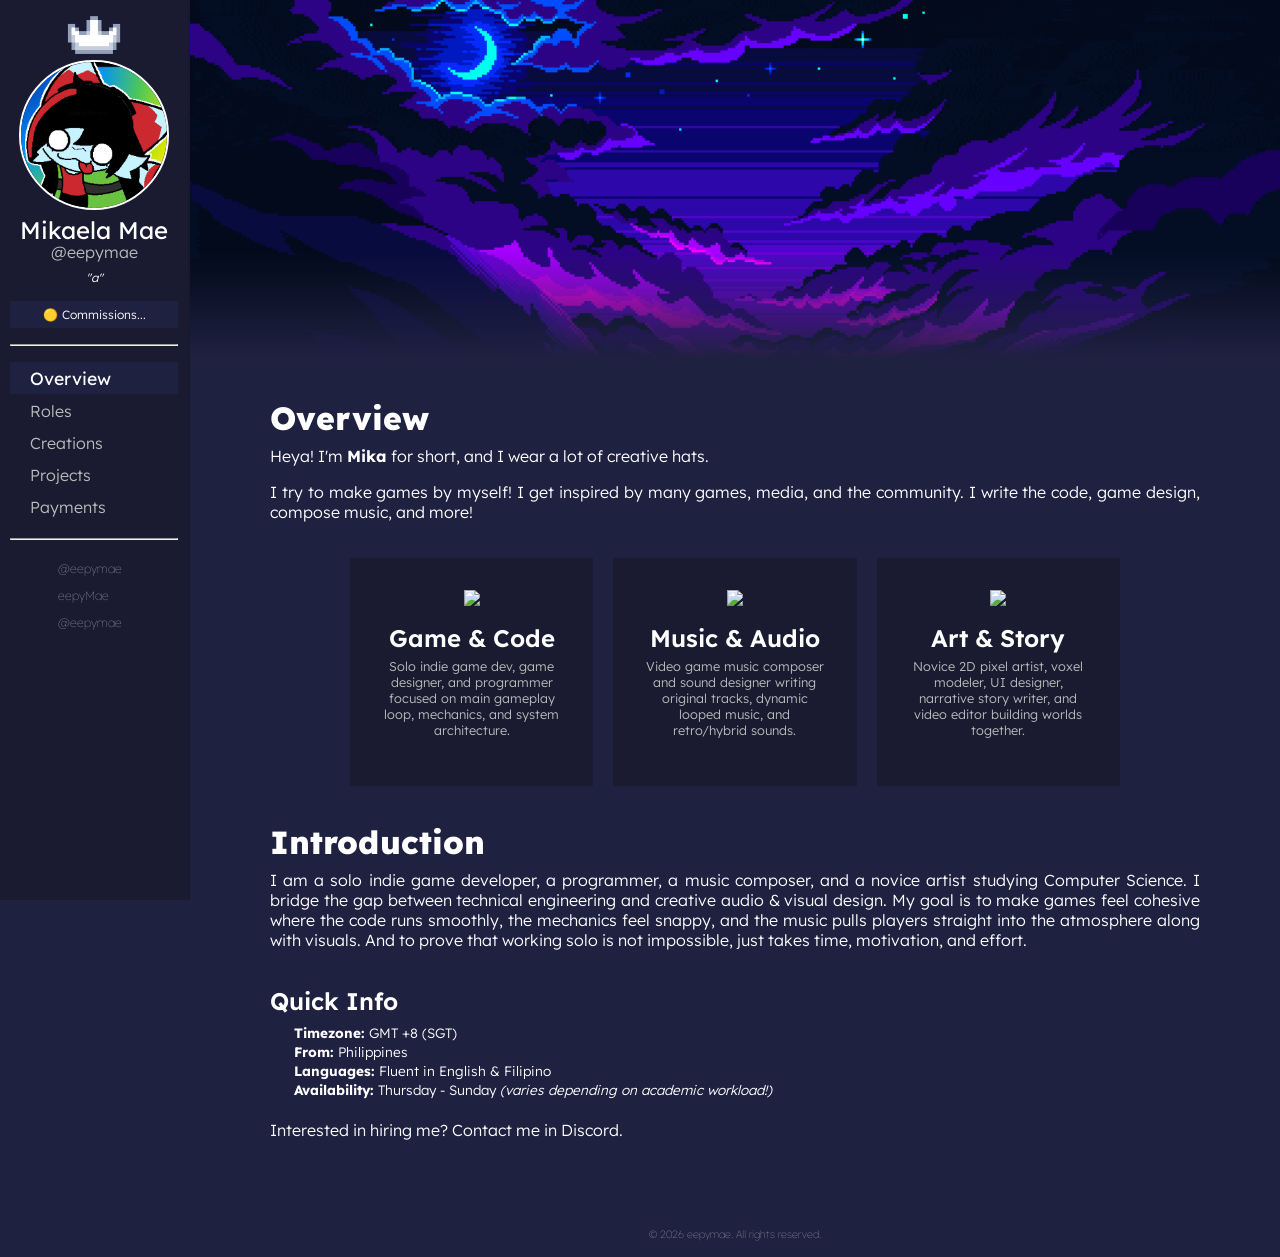
==== commit 8f9acf3f: "Added Payments Section" ====
--- a/index.html
+++ b/index.html
@@ -45,6 +45,9 @@
           </li>
           <li class="menu-button">
             <a href="projects.html">Projects</a>
+          </li>
+          <li class="menu-button">
+            <a href="payments.html">Payments</a>
           </li>
         </ul>
         <hr>
@@ -109,6 +112,9 @@
               <p><b>Availability:</b> Thursday - Sunday <i>(varies depending on academic workload!)</i></p>
             </li>
           </ul>
+          <br>
+
+          <p>Interested in hiring me? Contact me in Discord.</p>
         </div>
 
         <footer>
--- a/styles.css
+++ b/styles.css
@@ -625,6 +625,72 @@
     color: var(--progress-fill-color);
 }
 
+
+.payment-icons {
+    display: grid;
+    grid-template-columns: repeat(12, 1fr);
+    padding-top: 10px;
+    padding-inline: 40px;
+}
+
+.payment-icons-item {
+    text-align: center;
+    width: 80px;
+    margin-inline: auto;
+}
+.payment-icons-item img, .payment-icons-item svg {
+    width: 80px;
+    height: 80px;
+    display: block;
+    object-fit: contain;
+    margin-inline: auto;
+    margin-bottom: 0.5rem;
+}
+.payment-icons-item h3 {
+    font-size: 0.9rem;
+    font-weight: 400;
+    margin-bottom: 4px;
+}
+.payment-icons-item p {
+    color: var(--subtext-color);
+    font-size: 0.8rem;
+    line-height: 0.8rem;
+}
+
+.pricing-grid {
+    display: grid;
+    grid-template-columns: repeat(2, 1fr);
+    place-content: center;
+    gap: 20px;
+    padding: 10px 40px;
+}
+
+.pricing-item {
+    background-color: var(--sidebar-color);
+    padding: 10px;
+}
+.pricing-header h3 {
+    font-weight: 400;
+    text-align: center;
+    margin-bottom: 0;
+}
+.pricing-rate {
+    color: var(--subtext-color);
+    text-align: center;
+    font-size: 0.8rem;
+}
+.pricing-rate span {
+    font-size: 1.25rem;
+    font-weight: 700;
+    color: var(--progress-fill-color);
+}
+
+.pricing-list {
+    list-style: disc;
+    margin-bottom: 10px;
+}
+
+
 html {
     overflow-x: hidden;
     max-width: 100%;
